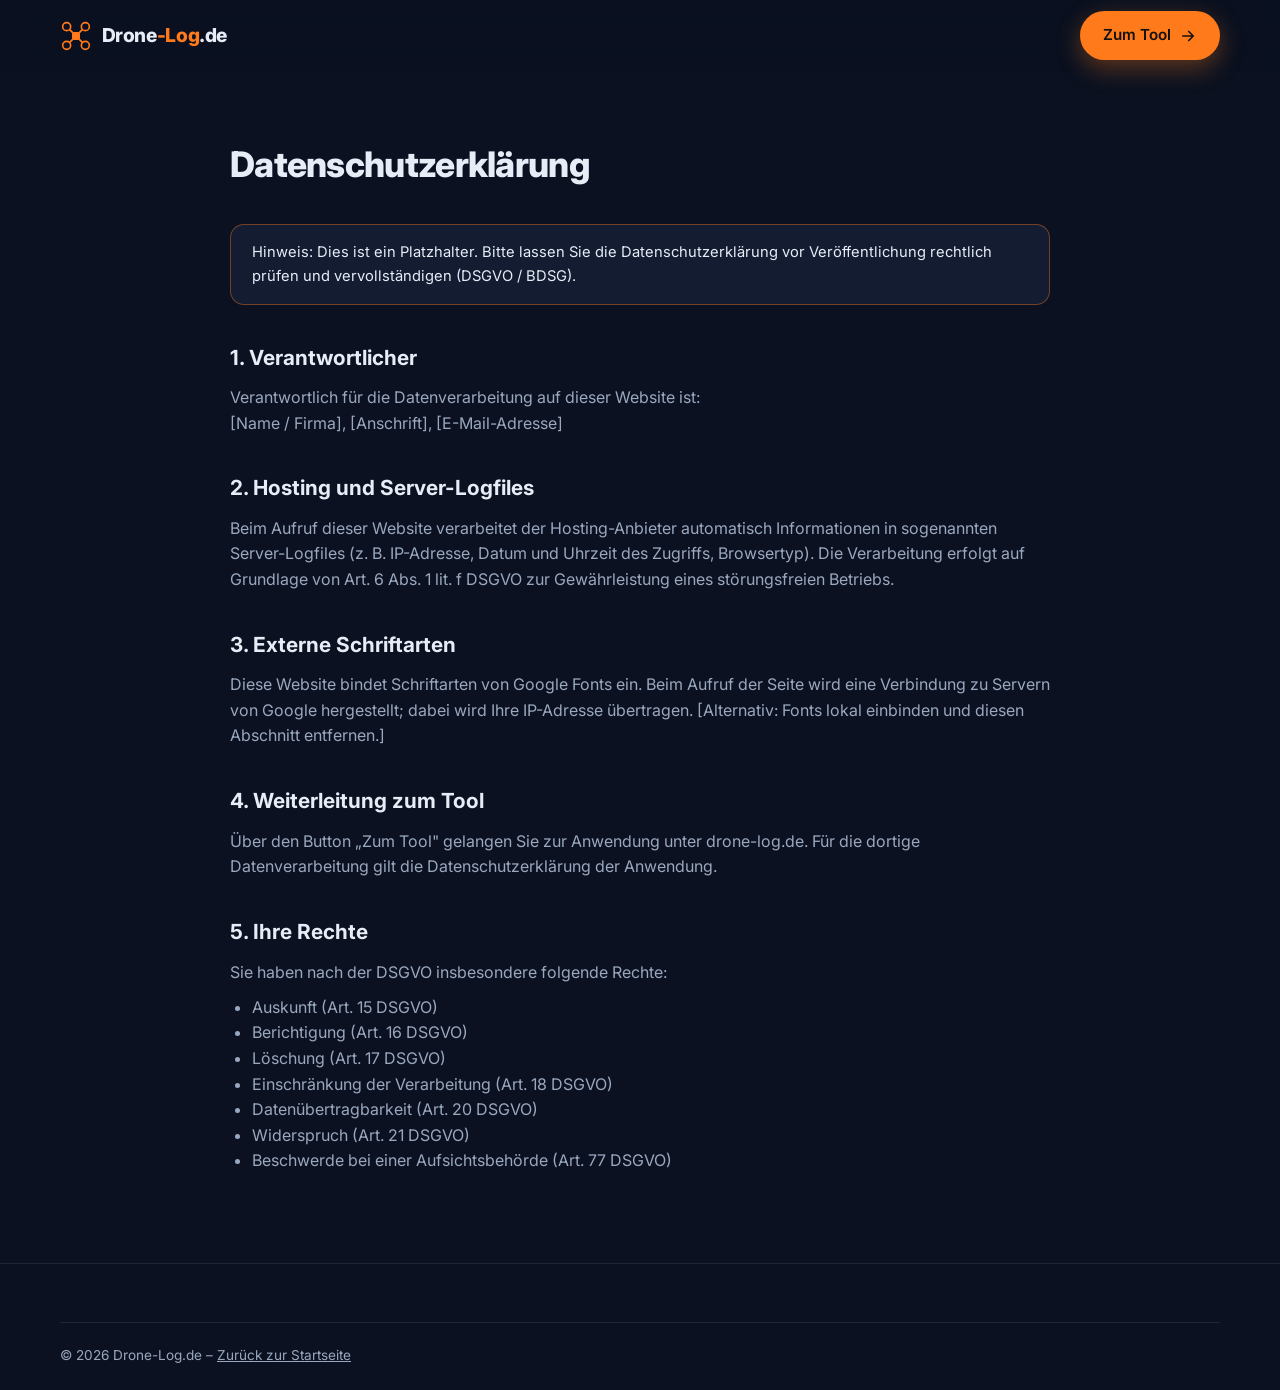
==== datenschutz.html @ 3f4a34a8 "Add Drone-Log.de landing page (info site with tool redirect) Static, responsive German landing page " ====
<!DOCTYPE html>
<html lang="de">
<head>
  <meta charset="UTF-8">
  <meta name="viewport" content="width=device-width, initial-scale=1.0">
  <title>Datenschutzerklärung – Drone-Log.de</title>
  <meta name="robots" content="noindex">
  <link rel="icon" type="image/svg+xml" href="assets/favicon.svg">
  <link rel="preconnect" href="https://fonts.googleapis.com">
  <link rel="preconnect" href="https://fonts.gstatic.com" crossorigin>
  <link href="https://fonts.googleapis.com/css2?family=Inter:wght@400;500;600;700;800;900&display=swap" rel="stylesheet">
  <link rel="stylesheet" href="css/style.css">
</head>
<body>
  <header class="site-header scrolled" id="siteHeader">
    <div class="container header-inner">
      <a href="index.html" class="brand" aria-label="Drone-Log.de – Startseite">
        <svg class="brand-icon" viewBox="0 0 48 48" fill="none" xmlns="http://www.w3.org/2000/svg" aria-hidden="true">
          <circle cx="10" cy="10" r="6" stroke="currentColor" stroke-width="2.5"/>
          <circle cx="38" cy="10" r="6" stroke="currentColor" stroke-width="2.5"/>
          <circle cx="10" cy="38" r="6" stroke="currentColor" stroke-width="2.5"/>
          <circle cx="38" cy="38" r="6" stroke="currentColor" stroke-width="2.5"/>
          <rect x="18" y="18" width="12" height="12" rx="3" fill="currentColor"/>
          <path d="M14.5 14.5L19 19M33.5 14.5L29 19M14.5 33.5L19 29M33.5 33.5L29 29" stroke="currentColor" stroke-width="2.5" stroke-linecap="round"/>
        </svg>
        <span class="brand-name">Drone<span class="brand-accent">-Log</span>.de</span>
      </a>
      <div class="header-actions">
        <a href="https://drone-log.de" class="btn btn-primary btn-app" target="_blank" rel="noopener">
          Zum Tool
          <svg viewBox="0 0 24 24" fill="none" aria-hidden="true"><path d="M5 12h14m0 0-6-6m6 6-6 6" stroke="currentColor" stroke-width="2.2" stroke-linecap="round" stroke-linejoin="round"/></svg>
        </a>
      </div>
    </div>
  </header>

  <main class="legal-page">
    <div class="container container-narrow">
      <h1>Datenschutzerklärung</h1>

      <p class="legal-note">
        Hinweis: Dies ist ein Platzhalter. Bitte lassen Sie die Datenschutzerklärung vor
        Veröffentlichung rechtlich prüfen und vervollständigen (DSGVO / BDSG).
      </p>

      <h2>1. Verantwortlicher</h2>
      <p>
        Verantwortlich für die Datenverarbeitung auf dieser Website ist:<br>
        [Name / Firma], [Anschrift], [E-Mail-Adresse]
      </p>

      <h2>2. Hosting und Server-Logfiles</h2>
      <p>
        Beim Aufruf dieser Website verarbeitet der Hosting-Anbieter automatisch Informationen
        in sogenannten Server-Logfiles (z.&nbsp;B. IP-Adresse, Datum und Uhrzeit des Zugriffs,
        Browsertyp). Die Verarbeitung erfolgt auf Grundlage von Art. 6 Abs. 1 lit. f DSGVO
        zur Gewährleistung eines störungsfreien Betriebs.
      </p>

      <h2>3. Externe Schriftarten</h2>
      <p>
        Diese Website bindet Schriftarten von Google Fonts ein. Beim Aufruf der Seite wird
        eine Verbindung zu Servern von Google hergestellt; dabei wird Ihre IP-Adresse
        übertragen. [Alternativ: Fonts lokal einbinden und diesen Abschnitt entfernen.]
      </p>

      <h2>4. Weiterleitung zum Tool</h2>
      <p>
        Über den Button „Zum Tool" gelangen Sie zur Anwendung unter drone-log.de. Für die
        dortige Datenverarbeitung gilt die Datenschutzerklärung der Anwendung.
      </p>

      <h2>5. Ihre Rechte</h2>
      <p>Sie haben nach der DSGVO insbesondere folgende Rechte:</p>
      <ul>
        <li>Auskunft (Art. 15 DSGVO)</li>
        <li>Berichtigung (Art. 16 DSGVO)</li>
        <li>Löschung (Art. 17 DSGVO)</li>
        <li>Einschränkung der Verarbeitung (Art. 18 DSGVO)</li>
        <li>Datenübertragbarkeit (Art. 20 DSGVO)</li>
        <li>Widerspruch (Art. 21 DSGVO)</li>
        <li>Beschwerde bei einer Aufsichtsbehörde (Art. 77 DSGVO)</li>
      </ul>
    </div>
  </main>

  <footer class="site-footer">
    <div class="container footer-bottom">
      <span>© <span id="year">2026</span> Drone-Log.de – <a href="index.html" style="color:inherit">Zurück zur Startseite</a></span>
    </div>
  </footer>

  <script src="js/main.js"></script>
</body>
</html>
---- css/style.css ----
/* ============================================================
   Drone-Log.de – Landingpage Styles
   ============================================================ */

:root {
  --bg: #0b1120;
  --bg-alt: #0f172a;
  --surface: #131c31;
  --surface-2: #1a2540;
  --border: rgba(148, 163, 184, 0.14);
  --text: #e6edf7;
  --text-muted: #9aa8bf;
  --accent: #ff7a1a;
  --accent-hover: #ff8f40;
  --blue: #3b82f6;
  --blue-soft: rgba(59, 130, 246, 0.14);
  --green: #34d399;
  --radius: 14px;
  --radius-lg: 20px;
  --shadow: 0 20px 50px rgba(0, 0, 0, 0.35);
  --header-h: 72px;
  --font: "Inter", system-ui, -apple-system, "Segoe UI", sans-serif;
}

* { margin: 0; padding: 0; box-sizing: border-box; }

html { scroll-behavior: smooth; scroll-padding-top: calc(var(--header-h) + 12px); }

body {
  font-family: var(--font);
  background: var(--bg);
  color: var(--text);
  line-height: 1.6;
  -webkit-font-smoothing: antialiased;
  overflow-x: hidden;
}

img, svg { display: block; max-width: 100%; }

.container {
  width: min(1160px, 100% - 3rem);
  margin-inline: auto;
}

.container-narrow { width: min(820px, 100% - 3rem); }

/* ---------- Buttons ---------- */
.btn {
  display: inline-flex;
  align-items: center;
  gap: 0.55rem;
  font-family: inherit;
  font-weight: 600;
  font-size: 0.95rem;
  padding: 0.7rem 1.35rem;
  border-radius: 999px;
  border: 1px solid transparent;
  cursor: pointer;
  text-decoration: none;
  transition: transform 0.18s ease, background 0.18s ease, box-shadow 0.18s ease, border-color 0.18s ease;
  white-space: nowrap;
}

.btn svg { width: 18px; height: 18px; flex-shrink: 0; }

.btn-primary {
  background: var(--accent);
  color: #14100b;
  box-shadow: 0 8px 24px rgba(255, 122, 26, 0.35);
}
.btn-primary:hover {
  background: var(--accent-hover);
  transform: translateY(-2px);
  box-shadow: 0 12px 32px rgba(255, 122, 26, 0.45);
}

.btn-ghost {
  color: var(--text);
  border-color: rgba(148, 163, 184, 0.35);
  background: rgba(255, 255, 255, 0.03);
}
.btn-ghost:hover {
  border-color: rgba(148, 163, 184, 0.7);
  background: rgba(255, 255, 255, 0.07);
  transform: translateY(-2px);
}

.btn-lg { padding: 0.95rem 1.9rem; font-size: 1.05rem; }

/* ---------- Header ---------- */
.site-header {
  position: fixed;
  inset: 0 0 auto 0;
  height: var(--header-h);
  z-index: 100;
  background: rgba(11, 17, 32, 0.72);
  backdrop-filter: blur(14px);
  -webkit-backdrop-filter: blur(14px);
  border-bottom: 1px solid transparent;
  transition: border-color 0.25s ease, background 0.25s ease;
}
.site-header.scrolled {
  border-bottom-color: var(--border);
  background: rgba(11, 17, 32, 0.9);
}

.header-inner {
  height: 100%;
  display: flex;
  align-items: center;
  justify-content: space-between;
  gap: 1.5rem;
}

.brand {
  display: inline-flex;
  align-items: center;
  gap: 0.6rem;
  text-decoration: none;
  color: var(--text);
}
.brand-icon { width: 32px; height: 32px; color: var(--accent); }
.brand-name { font-size: 1.2rem; font-weight: 800; letter-spacing: -0.02em; white-space: nowrap; }
.brand-accent { color: var(--accent); }

.main-nav {
  display: flex;
  gap: 1.6rem;
}
.main-nav a {
  color: var(--text-muted);
  text-decoration: none;
  font-size: 0.93rem;
  font-weight: 500;
  transition: color 0.15s ease;
}
.main-nav a:hover { color: var(--text); }

.header-actions { display: flex; align-items: center; gap: 0.9rem; }

.nav-toggle {
  display: none;
  flex-direction: column;
  justify-content: center;
  gap: 5px;
  width: 42px;
  height: 42px;
  appearance: none;
  -webkit-appearance: none;
  background: transparent;
  border: 1px solid var(--border);
  border-radius: 10px;
  cursor: pointer;
  padding: 0 10px;
}
.nav-toggle span {
  height: 2px;
  background: var(--text);
  border-radius: 2px;
  transition: transform 0.25s ease, opacity 0.25s ease;
}
.nav-toggle.open span:nth-child(1) { transform: translateY(7px) rotate(45deg); }
.nav-toggle.open span:nth-child(2) { opacity: 0; }
.nav-toggle.open span:nth-child(3) { transform: translateY(-7px) rotate(-45deg); }

/* ---------- Hero ---------- */
.hero {
  position: relative;
  padding: calc(var(--header-h) + 5.5rem) 0 5rem;
  overflow: hidden;
}

.hero-bg { position: absolute; inset: 0; pointer-events: none; }

.hero-grid {
  position: absolute;
  inset: 0;
  background-image:
    linear-gradient(rgba(148, 163, 184, 0.06) 1px, transparent 1px),
    linear-gradient(90deg, rgba(148, 163, 184, 0.06) 1px, transparent 1px);
  background-size: 56px 56px;
  mask-image: radial-gradient(ellipse 90% 70% at 50% 20%, black 40%, transparent 100%);
  -webkit-mask-image: radial-gradient(ellipse 90% 70% at 50% 20%, black 40%, transparent 100%);
}

.hero-glow {
  position: absolute;
  border-radius: 50%;
  filter: blur(120px);
  opacity: 0.35;
}
.hero-glow-1 {
  width: 560px; height: 560px;
  background: var(--blue);
  top: -220px; left: -140px;
}
.hero-glow-2 {
  width: 480px; height: 480px;
  background: var(--accent);
  top: 60px; right: -200px;
  opacity: 0.22;
}

.hero-drone {
  position: absolute;
  width: clamp(160px, 22vw, 300px);
  right: 6%;
  top: 22%;
  color: var(--blue);
  opacity: 0.3;
  animation: hover-float 6s ease-in-out infinite;
}
@keyframes hover-float {
  0%, 100% { transform: translateY(0) rotate(-4deg); }
  50% { transform: translateY(-18px) rotate(2deg); }
}

.hero-inner { position: relative; max-width: 820px; }

.hero-badge {
  display: inline-flex;
  align-items: center;
  gap: 0.55rem;
  font-size: 0.85rem;
  font-weight: 600;
  color: var(--text);
  background: var(--blue-soft);
  border: 1px solid rgba(59, 130, 246, 0.35);
  padding: 0.45rem 1rem;
  border-radius: 999px;
  margin-bottom: 1.6rem;
}
.badge-dot {
  width: 8px; height: 8px;
  border-radius: 50%;
  background: var(--green);
  box-shadow: 0 0 0 0 rgba(52, 211, 153, 0.6);
  animation: pulse 2.2s infinite;
}
@keyframes pulse {
  0% { box-shadow: 0 0 0 0 rgba(52, 211, 153, 0.55); }
  70% { box-shadow: 0 0 0 9px rgba(52, 211, 153, 0); }
  100% { box-shadow: 0 0 0 0 rgba(52, 211, 153, 0); }
}

.hero h1 {
  font-size: clamp(2.4rem, 5.4vw, 4rem);
  font-weight: 900;
  letter-spacing: -0.03em;
  line-height: 1.08;
  margin-bottom: 1.4rem;
}

.text-gradient {
  background: linear-gradient(92deg, var(--accent) 0%, #ffb063 55%, var(--blue) 120%);
  -webkit-background-clip: text;
  background-clip: text;
  color: transparent;
}

.hero-sub {
  font-size: clamp(1.02rem, 1.6vw, 1.18rem);
  color: var(--text-muted);
  max-width: 640px;
  margin-bottom: 2.2rem;
}

.hero-cta { display: flex; flex-wrap: wrap; gap: 1rem; margin-bottom: 3.4rem; }

.hero-stats {
  display: grid;
  grid-template-columns: repeat(3, minmax(0, 1fr));
  gap: 1rem;
  max-width: 720px;
}
.stat {
  background: rgba(255, 255, 255, 0.03);
  border: 1px solid var(--border);
  border-radius: var(--radius);
  padding: 1.1rem 1.3rem;
}
.stat-value {
  display: block;
  font-size: 1.9rem;
  font-weight: 800;
  letter-spacing: -0.02em;
  color: var(--accent);
}
.stat-value small { font-size: 1.1rem; font-weight: 700; }
.stat-label { font-size: 0.85rem; color: var(--text-muted); }

/* ---------- Organisationen ---------- */
.orgs {
  padding: 2.6rem 0;
  border-block: 1px solid var(--border);
  background: var(--bg-alt);
}
.orgs-title {
  text-align: center;
  font-size: 0.85rem;
  font-weight: 600;
  text-transform: uppercase;
  letter-spacing: 0.14em;
  color: var(--text-muted);
  margin-bottom: 1.4rem;
}
.orgs-row {
  display: flex;
  flex-wrap: wrap;
  justify-content: center;
  gap: 0.7rem;
}
.org-chip {
  font-size: 0.92rem;
  font-weight: 600;
  color: var(--text);
  background: rgba(255, 255, 255, 0.04);
  border: 1px solid var(--border);
  padding: 0.5rem 1.15rem;
  border-radius: 999px;
  transition: border-color 0.2s ease, transform 0.2s ease;
}
.org-chip:hover { border-color: var(--accent); transform: translateY(-2px); }

/* ---------- Sections (allgemein) ---------- */
.section { padding: 5.5rem 0; }
.section-alt { background: var(--bg-alt); border-block: 1px solid var(--border); }

.section-head {
  max-width: 720px;
  margin: 0 auto 3.4rem;
  text-align: center;
}
.section-tag {
  display: inline-block;
  font-size: 0.8rem;
  font-weight: 700;
  text-transform: uppercase;
  letter-spacing: 0.14em;
  color: var(--accent);
  margin-bottom: 0.9rem;
}
.section-head h2, .split-text h2 {
  font-size: clamp(1.7rem, 3.4vw, 2.5rem);
  font-weight: 800;
  letter-spacing: -0.025em;
  line-height: 1.18;
  margin-bottom: 1rem;
}
.section-head p { color: var(--text-muted); font-size: 1.05rem; }

/* ---------- Feature-Grid ---------- */
.feature-grid {
  display: grid;
  grid-template-columns: repeat(3, minmax(0, 1fr));
  gap: 1.4rem;
}

.feature-card {
  background: var(--surface);
  border: 1px solid var(--border);
  border-radius: var(--radius-lg);
  padding: 1.8rem 1.6rem;
  transition: transform 0.25s ease, border-color 0.25s ease, box-shadow 0.25s ease;
}
.feature-card:hover {
  transform: translateY(-6px);
  border-color: rgba(255, 122, 26, 0.45);
  box-shadow: var(--shadow);
}

.feature-icon {
  width: 52px; height: 52px;
  display: grid;
  place-items: center;
  border-radius: 14px;
  background: linear-gradient(140deg, rgba(255, 122, 26, 0.18), rgba(59, 130, 246, 0.14));
  border: 1px solid rgba(255, 122, 26, 0.3);
  color: var(--accent);
  margin-bottom: 1.2rem;
}
.feature-icon svg { width: 26px; height: 26px; }

.feature-card h3 { font-size: 1.15rem; font-weight: 700; margin-bottom: 0.55rem; }
.feature-card p { font-size: 0.94rem; color: var(--text-muted); }

/* ---------- Split-Layouts ---------- */
.split {
  display: grid;
  grid-template-columns: 1fr 1fr;
  gap: 4rem;
  align-items: center;
}
.split-text .section-tag { margin-bottom: 0.8rem; }
.split-text p { color: var(--text-muted); margin-bottom: 1.4rem; }
.split-text .btn { margin-top: 0.4rem; }

.check-list {
  list-style: none;
  display: grid;
  gap: 0.65rem;
  margin-bottom: 1.6rem;
}
.check-list li {
  position: relative;
  padding-left: 2rem;
  font-weight: 500;
}
.check-list li::before {
  content: "";
  position: absolute;
  left: 0; top: 0.28em;
  width: 20px; height: 20px;
  border-radius: 50%;
  background:
    url('data:image/svg+xml;utf8,<svg xmlns="http://www.w3.org/2000/svg" viewBox="0 0 24 24" fill="none"><path d="m6 12.5 4 4 8-9" stroke="%2334d399" stroke-width="3" stroke-linecap="round" stroke-linejoin="round"/></svg>') center/13px no-repeat,
    rgba(52, 211, 153, 0.14);
  border: 1px solid rgba(52, 211, 153, 0.4);
}

/* ---------- Mock-Dashboard ---------- */
.mock-window {
  background: var(--surface);
  border: 1px solid var(--border);
  border-radius: var(--radius-lg);
  overflow: hidden;
  box-shadow: var(--shadow);
  transform: rotate(1.2deg);
  transition: transform 0.35s ease;
}
.mock-window:hover { transform: rotate(0deg) scale(1.01); }

.mock-titlebar {
  display: flex;
  align-items: center;
  gap: 7px;
  padding: 0.8rem 1.1rem;
  background: var(--surface-2);
  border-bottom: 1px solid var(--border);
}
.mock-dot {
  width: 11px; height: 11px;
  border-radius: 50%;
  background: rgba(148, 163, 184, 0.35);
}
.mock-dot:first-child { background: #f87171; }
.mock-dot:nth-child(2) { background: #fbbf24; }
.mock-dot:nth-child(3) { background: #34d399; }
.mock-title {
  margin-left: 0.6rem;
  font-size: 0.82rem;
  font-weight: 600;
  color: var(--text-muted);
}

.mock-body { padding: 1rem; display: grid; gap: 0.7rem; }

.mock-row {
  display: flex;
  align-items: center;
  gap: 0.9rem;
  padding: 0.85rem 1rem;
  background: rgba(255, 255, 255, 0.025);
  border: 1px solid var(--border);
  border-radius: 12px;
}
.mock-row-active { border-color: rgba(52, 211, 153, 0.35); }

.mock-status {
  width: 10px; height: 10px;
  border-radius: 50%;
  flex-shrink: 0;
}
.status-live { background: var(--green); animation: pulse 2.2s infinite; }
.status-ready { background: var(--blue); }
.status-maint { background: var(--accent); }

.mock-row-text { min-width: 0; flex: 1; }
.mock-row-text strong { display: block; font-size: 0.88rem; white-space: nowrap; overflow: hidden; text-overflow: ellipsis; }
.mock-row-text small { color: var(--text-muted); font-size: 0.76rem; white-space: nowrap; overflow: hidden; text-overflow: ellipsis; display: block; }

.mock-tag {
  font-size: 0.66rem;
  font-weight: 800;
  letter-spacing: 0.08em;
  padding: 0.28rem 0.6rem;
  border-radius: 999px;
  flex-shrink: 0;
}
.tag-live { color: var(--green); background: rgba(52, 211, 153, 0.12); border: 1px solid rgba(52, 211, 153, 0.35); }
.tag-ready { color: var(--blue); background: rgba(59, 130, 246, 0.12); border: 1px solid rgba(59, 130, 246, 0.35); }
.tag-maint { color: var(--accent); background: rgba(255, 122, 26, 0.12); border: 1px solid rgba(255, 122, 26, 0.35); }

/* ---------- Zitat-Karte ---------- */
.quote-card {
  background: var(--surface);
  border: 1px solid var(--border);
  border-radius: var(--radius-lg);
  padding: 2.2rem;
  box-shadow: var(--shadow);
  transform: rotate(-1.2deg);
  transition: transform 0.35s ease;
}
.quote-card:hover { transform: rotate(0deg); }
.quote-mark { width: 38px; height: 38px; color: var(--accent); margin-bottom: 1rem; opacity: 0.85; }
.quote-card p {
  font-size: 1.12rem;
  font-weight: 500;
  line-height: 1.55;
  margin-bottom: 1.2rem;
}
.quote-author { font-size: 0.88rem; color: var(--text-muted); font-weight: 600; }

/* ---------- Steps ---------- */
.steps {
  display: grid;
  grid-template-columns: repeat(3, minmax(0, 1fr));
  gap: 1.6rem;
}
.step {
  position: relative;
  background: var(--surface);
  border: 1px solid var(--border);
  border-radius: var(--radius-lg);
  padding: 2rem 1.6rem 1.7rem;
}
.step-num {
  display: inline-grid;
  place-items: center;
  width: 44px; height: 44px;
  border-radius: 50%;
  font-weight: 800;
  font-size: 1.15rem;
  color: #14100b;
  background: var(--accent);
  margin-bottom: 1.1rem;
  box-shadow: 0 8px 20px rgba(255, 122, 26, 0.35);
}
.step h3 { font-size: 1.1rem; margin-bottom: 0.5rem; }
.step p { font-size: 0.93rem; color: var(--text-muted); }

/* ---------- FAQ ---------- */
.faq-list { display: grid; gap: 0.9rem; }

.faq-item {
  background: var(--surface);
  border: 1px solid var(--border);
  border-radius: var(--radius);
  overflow: hidden;
  transition: border-color 0.2s ease;
}
.faq-item[open] { border-color: rgba(255, 122, 26, 0.45); }

.faq-item summary {
  list-style: none;
  cursor: pointer;
  padding: 1.15rem 3.2rem 1.15rem 1.4rem;
  font-weight: 600;
  position: relative;
  user-select: none;
}
.faq-item summary::-webkit-details-marker { display: none; }
.faq-item summary::after {
  content: "+";
  position: absolute;
  right: 1.3rem;
  top: 50%;
  transform: translateY(-50%);
  font-size: 1.5rem;
  font-weight: 400;
  color: var(--accent);
  transition: transform 0.25s ease;
}
.faq-item[open] summary::after { transform: translateY(-50%) rotate(45deg); }
.faq-item p {
  padding: 0 1.4rem 1.3rem;
  color: var(--text-muted);
  font-size: 0.95rem;
}

/* ---------- Finaler CTA ---------- */
.cta-final {
  padding: 6rem 0;
  text-align: center;
  background:
    radial-gradient(ellipse 60% 90% at 50% 110%, rgba(255, 122, 26, 0.18), transparent),
    var(--bg-alt);
  border-top: 1px solid var(--border);
}
.cta-final h2 {
  font-size: clamp(1.8rem, 3.6vw, 2.6rem);
  font-weight: 800;
  letter-spacing: -0.025em;
  margin-bottom: 0.8rem;
}
.cta-final p { color: var(--text-muted); font-size: 1.1rem; margin-bottom: 2rem; }

/* ---------- Footer ---------- */
.site-footer {
  background: var(--bg);
  border-top: 1px solid var(--border);
  padding-top: 3.6rem;
}
.footer-inner {
  display: grid;
  grid-template-columns: 1.3fr 2fr;
  gap: 3rem;
  padding-bottom: 2.6rem;
}
.footer-brand p {
  color: var(--text-muted);
  font-size: 0.92rem;
  margin-top: 1rem;
  max-width: 300px;
}
.footer-nav {
  display: grid;
  grid-template-columns: repeat(3, minmax(0, 1fr));
  gap: 2rem;
}
.footer-col h4 {
  font-size: 0.82rem;
  font-weight: 700;
  text-transform: uppercase;
  letter-spacing: 0.12em;
  color: var(--text-muted);
  margin-bottom: 1rem;
}
.footer-col a {
  display: block;
  color: var(--text);
  text-decoration: none;
  font-size: 0.93rem;
  padding: 0.28rem 0;
  transition: color 0.15s ease;
}
.footer-col a:hover { color: var(--accent); }

.footer-bottom {
  border-top: 1px solid var(--border);
  padding: 1.4rem 0;
  font-size: 0.85rem;
  color: var(--text-muted);
}

/* ---------- Rechtliche Seiten ---------- */
.legal-page {
  padding: calc(var(--header-h) + 4rem) 0 5rem;
}
.legal-page h1 { font-size: 2.2rem; font-weight: 800; letter-spacing: -0.02em; margin-bottom: 2rem; }
.legal-page h2 { font-size: 1.3rem; font-weight: 700; margin: 2.2rem 0 0.7rem; }
.legal-page p, .legal-page li { color: var(--text-muted); }
.legal-page ul { padding-left: 1.4rem; margin: 0.6rem 0; }
.legal-note {
  background: var(--surface);
  border: 1px solid rgba(255, 122, 26, 0.4);
  border-radius: var(--radius);
  padding: 1rem 1.3rem;
  margin-bottom: 2rem;
  color: var(--text) !important;
  font-size: 0.92rem;
}

/* ---------- Scroll-Reveal ---------- */
.reveal {
  opacity: 0;
  transform: translateY(26px);
  transition: opacity 0.7s ease, transform 0.7s ease;
}
.reveal.visible { opacity: 1; transform: translateY(0); }
.delay-1 { transition-delay: 0.08s; }
.delay-2 { transition-delay: 0.16s; }
.delay-3 { transition-delay: 0.24s; }
.delay-4 { transition-delay: 0.32s; }

@media (prefers-reduced-motion: reduce) {
  html { scroll-behavior: auto; }
  .reveal { opacity: 1; transform: none; transition: none; }
  .hero-drone, .badge-dot, .status-live { animation: none; }
}

/* ---------- Responsive ---------- */
@media (max-width: 1000px) {
  .feature-grid { grid-template-columns: repeat(2, minmax(0, 1fr)); }
  .split { grid-template-columns: 1fr; gap: 2.6rem; }
  .split-reverse .split-visual { order: 2; }
  .main-nav { gap: 1.1rem; }
}

@media (max-width: 780px) {
  .main-nav {
    position: fixed;
    top: var(--header-h);
    left: 0; right: 0;
    flex-direction: column;
    gap: 0;
    background: rgba(11, 17, 32, 0.98);
    border-bottom: 1px solid var(--border);
    padding: 0.6rem 1.5rem 1.2rem;
    transform: translateY(-8px);
    opacity: 0;
    visibility: hidden;
    transition: opacity 0.22s ease, transform 0.22s ease, visibility 0.22s;
  }
  .main-nav.open { transform: translateY(0); opacity: 1; visibility: visible; }
  .main-nav a { padding: 0.8rem 0; font-size: 1.05rem; border-bottom: 1px solid var(--border); }
  .main-nav a:last-child { border-bottom: none; }

  .nav-toggle { display: flex; }

  .hero { padding-top: calc(var(--header-h) + 3.5rem); }
  .hero-stats { grid-template-columns: 1fr; }
  .hero-drone { opacity: 0.14; }

  .feature-grid, .steps { grid-template-columns: 1fr; }
  .footer-inner { grid-template-columns: 1fr; gap: 2rem; }
  .footer-nav { grid-template-columns: repeat(2, minmax(0, 1fr)); }
  .section { padding: 4rem 0; }
}

@media (max-width: 480px) {
  .btn-app { padding: 0.6rem 1rem; font-size: 0.88rem; }
  .brand-name { font-size: 1.05rem; }
  .hero-cta .btn { width: 100%; justify-content: center; }
}
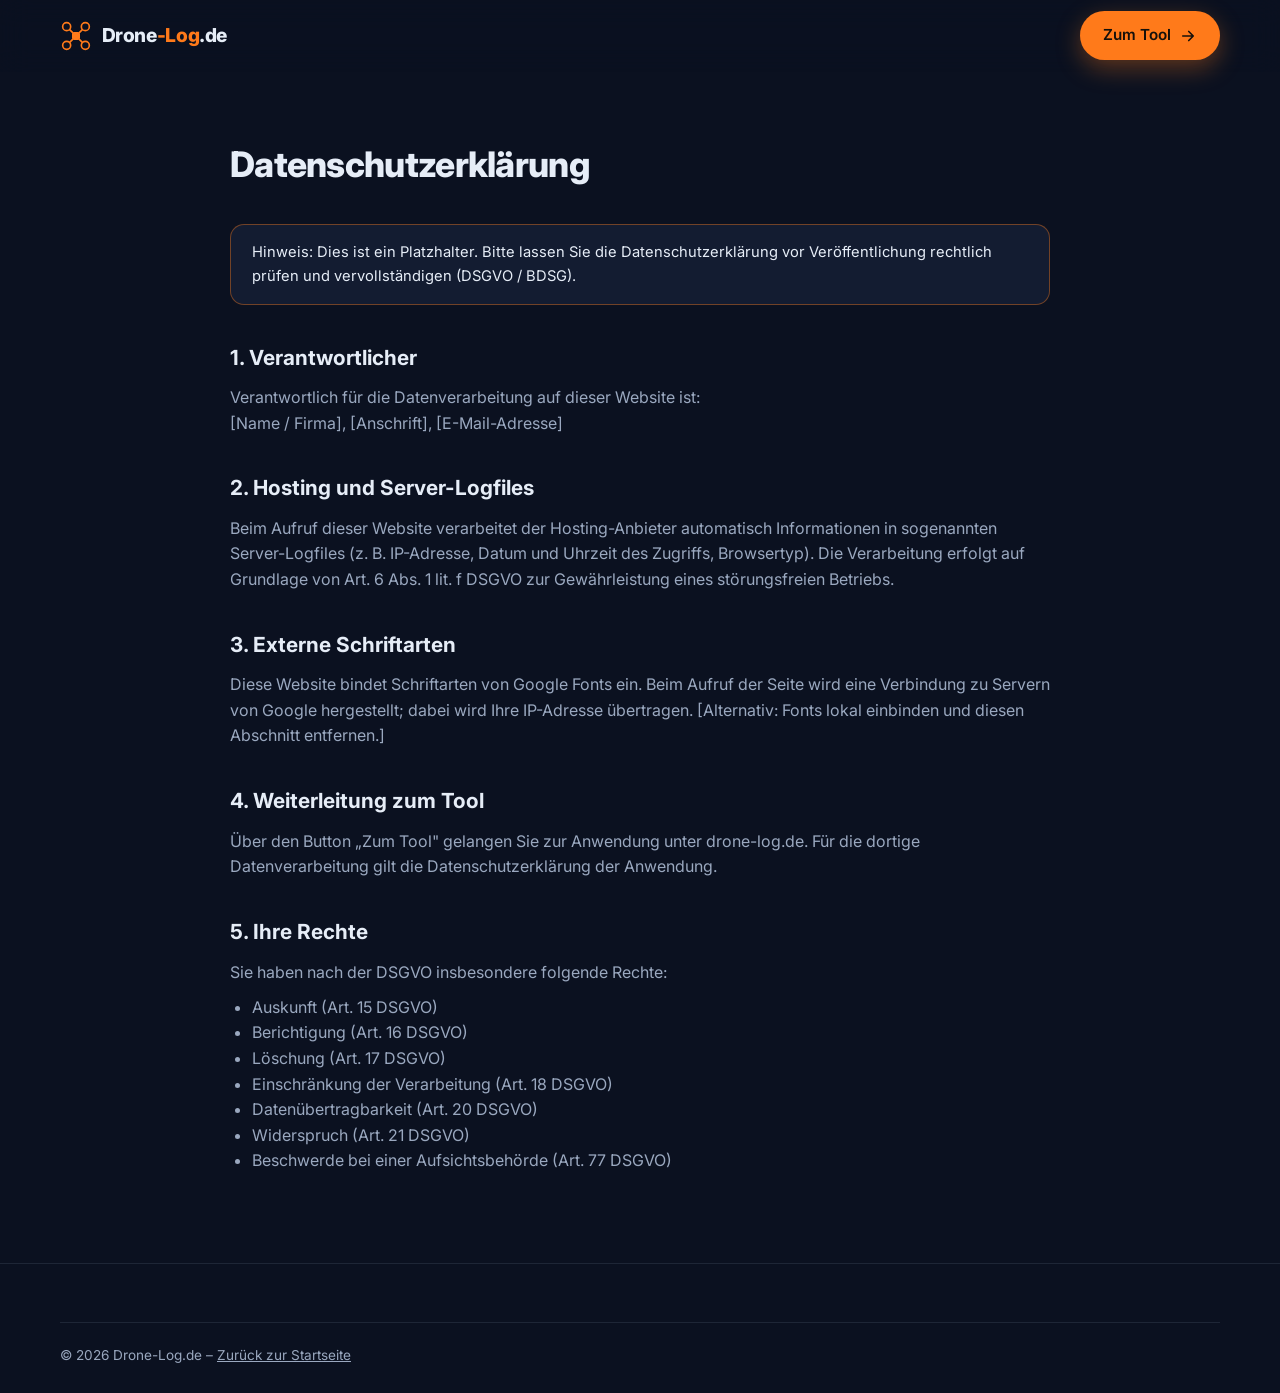
==== commit b1d89c7a: "Redesign sections, add hero drone opener, fix stale-CSS cache issue The live site was rendering new " ====
--- a/datenschutz.html
+++ b/datenschutz.html
@@ -9,7 +9,7 @@
   <link rel="preconnect" href="https://fonts.googleapis.com">
   <link rel="preconnect" href="https://fonts.gstatic.com" crossorigin>
   <link href="https://fonts.googleapis.com/css2?family=Inter:wght@400;500;600;700;800;900&display=swap" rel="stylesheet">
-  <link rel="stylesheet" href="css/style.css">
+  <link rel="stylesheet" href="css/style.css?v=3">
 </head>
 <body>
   <header class="site-header scrolled" id="siteHeader">
@@ -90,6 +90,6 @@
     </div>
   </footer>
 
-  <script src="js/main.js"></script>
+  <script src="js/main.js?v=3"></script>
 </body>
 </html>
--- a/css/style.css
+++ b/css/style.css
@@ -1,5 +1,5 @@
 /* ============================================================
-   Drone-Log.de – Landingpage Styles
+   Drone-Log – Landingpage Styles
    ============================================================ */
 
 :root {
@@ -42,7 +42,7 @@
   margin-inline: auto;
 }
 
-.container-narrow { width: min(820px, 100% - 3rem); }
+.container-narrow { width: min(820px, 100% - 3rem); margin-inline: auto; }
 
 /* ---------- Buttons ---------- */
 .btn {
@@ -85,7 +85,7 @@
   transform: translateY(-2px);
 }
 
-.btn-lg { padding: 0.95rem 1.9rem; font-size: 1.05rem; }
+.btn-lg { padding: 0.9rem 1.7rem; font-size: 1rem; }
 
 /* ---------- Header ---------- */
 .site-header {
@@ -125,14 +125,15 @@
 
 .main-nav {
   display: flex;
-  gap: 1.6rem;
+  gap: 1.5rem;
 }
 .main-nav a {
   color: var(--text-muted);
   text-decoration: none;
-  font-size: 0.93rem;
+  font-size: 0.92rem;
   font-weight: 500;
   transition: color 0.15s ease;
+  white-space: nowrap;
 }
 .main-nav a:hover { color: var(--text); }
 
@@ -166,7 +167,7 @@
 /* ---------- Hero ---------- */
 .hero {
   position: relative;
-  padding: calc(var(--header-h) + 5.5rem) 0 5rem;
+  padding: calc(var(--header-h) + 4.5rem) 0 5rem;
   overflow: hidden;
 }
 
@@ -187,7 +188,7 @@
   position: absolute;
   border-radius: 50%;
   filter: blur(120px);
-  opacity: 0.35;
+  opacity: 0.3;
 }
 .hero-glow-1 {
   width: 560px; height: 560px;
@@ -197,25 +198,17 @@
 .hero-glow-2 {
   width: 480px; height: 480px;
   background: var(--accent);
-  top: 60px; right: -200px;
-  opacity: 0.22;
-}
-
-.hero-drone {
-  position: absolute;
-  width: clamp(160px, 22vw, 300px);
-  right: 6%;
-  top: 22%;
-  color: var(--blue);
-  opacity: 0.3;
-  animation: hover-float 6s ease-in-out infinite;
-}
-@keyframes hover-float {
-  0%, 100% { transform: translateY(0) rotate(-4deg); }
-  50% { transform: translateY(-18px) rotate(2deg); }
-}
-
-.hero-inner { position: relative; max-width: 820px; }
+  top: 120px; right: -220px;
+  opacity: 0.16;
+}
+
+.hero-inner {
+  position: relative;
+  display: grid;
+  grid-template-columns: minmax(0, 1.05fr) minmax(0, 0.95fr);
+  gap: 3.5rem;
+  align-items: center;
+}
 
 .hero-badge {
   display: inline-flex;
@@ -228,7 +221,7 @@
   border: 1px solid rgba(59, 130, 246, 0.35);
   padding: 0.45rem 1rem;
   border-radius: 999px;
-  margin-bottom: 1.6rem;
+  margin-bottom: 1.5rem;
 }
 .badge-dot {
   width: 8px; height: 8px;
@@ -244,11 +237,11 @@
 }
 
 .hero h1 {
-  font-size: clamp(2.4rem, 5.4vw, 4rem);
+  font-size: clamp(1.9rem, 3.8vw, 2.9rem);
   font-weight: 900;
   letter-spacing: -0.03em;
-  line-height: 1.08;
-  margin-bottom: 1.4rem;
+  line-height: 1.12;
+  margin-bottom: 1.3rem;
 }
 
 .text-gradient {
@@ -259,76 +252,74 @@
 }
 
 .hero-sub {
-  font-size: clamp(1.02rem, 1.6vw, 1.18rem);
+  font-size: clamp(1rem, 1.5vw, 1.12rem);
   color: var(--text-muted);
-  max-width: 640px;
-  margin-bottom: 2.2rem;
-}
-
-.hero-cta { display: flex; flex-wrap: wrap; gap: 1rem; margin-bottom: 3.4rem; }
-
-.hero-stats {
-  display: grid;
-  grid-template-columns: repeat(3, minmax(0, 1fr));
-  gap: 1rem;
-  max-width: 720px;
-}
-.stat {
-  background: rgba(255, 255, 255, 0.03);
-  border: 1px solid var(--border);
-  border-radius: var(--radius);
-  padding: 1.1rem 1.3rem;
-}
-.stat-value {
-  display: block;
-  font-size: 1.9rem;
+  max-width: 560px;
+  margin-bottom: 2rem;
+}
+
+.hero-cta { display: flex; flex-wrap: wrap; gap: 0.8rem; margin-bottom: 2.2rem; }
+.cta-center { justify-content: center; margin-bottom: 0; }
+
+.hero-modules-box {
+  max-width: 600px;
+  background: var(--surface);
+  border: 1px solid var(--border);
+  border-radius: var(--radius-lg);
+  padding: 1.3rem 1.5rem 1.4rem;
+  box-shadow: var(--shadow);
+}
+.hero-modules-title {
+  font-size: 0.74rem;
   font-weight: 800;
-  letter-spacing: -0.02em;
+  letter-spacing: 0.12em;
+  text-transform: uppercase;
   color: var(--accent);
-}
-.stat-value small { font-size: 1.1rem; font-weight: 700; }
-.stat-label { font-size: 0.85rem; color: var(--text-muted); }
-
-/* ---------- Organisationen ---------- */
-.orgs {
-  padding: 2.6rem 0;
-  border-block: 1px solid var(--border);
-  background: var(--bg-alt);
-}
-.orgs-title {
-  text-align: center;
-  font-size: 0.85rem;
-  font-weight: 600;
-  text-transform: uppercase;
-  letter-spacing: 0.14em;
-  color: var(--text-muted);
-  margin-bottom: 1.4rem;
-}
-.orgs-row {
-  display: flex;
-  flex-wrap: wrap;
-  justify-content: center;
-  gap: 0.7rem;
-}
-.org-chip {
-  font-size: 0.92rem;
+  margin-bottom: 0.8rem;
+}
+.hero-modules {
+  list-style: none;
+  display: grid;
+  grid-template-columns: repeat(2, minmax(0, 1fr));
+  gap: 0.45rem 1.6rem;
+}
+.hero-modules li {
+  position: relative;
+  font-size: 0.9rem;
   font-weight: 600;
   color: var(--text);
-  background: rgba(255, 255, 255, 0.04);
-  border: 1px solid var(--border);
-  padding: 0.5rem 1.15rem;
-  border-radius: 999px;
-  transition: border-color 0.2s ease, transform 0.2s ease;
-}
-.org-chip:hover { border-color: var(--accent); transform: translateY(-2px); }
+  padding-left: 1.5rem;
+}
+.hero-modules li::before {
+  content: "→";
+  position: absolute;
+  left: 0;
+  color: var(--accent);
+  font-weight: 800;
+}
+
+/* 3D-Drohne im Hero (blendet beim Scrollen aus) */
+.hero-visual {
+  min-width: 0;
+  transition: opacity 0.15s linear;
+  will-change: opacity, transform;
+}
+.drone3d {
+  animation: drone-hover 5.5s ease-in-out infinite;
+  filter: drop-shadow(0 30px 40px rgba(0, 0, 0, 0.45));
+}
+@keyframes drone-hover {
+  0%, 100% { transform: translateY(0) rotate(-1.2deg); }
+  50% { transform: translateY(-20px) rotate(1.2deg); }
+}
 
 /* ---------- Sections (allgemein) ---------- */
 .section { padding: 5.5rem 0; }
 .section-alt { background: var(--bg-alt); border-block: 1px solid var(--border); }
 
 .section-head {
-  max-width: 720px;
-  margin: 0 auto 3.4rem;
+  max-width: 760px;
+  margin: 0 auto 3.2rem;
   text-align: center;
 }
 .section-tag {
@@ -341,13 +332,131 @@
   margin-bottom: 0.9rem;
 }
 .section-head h2, .split-text h2 {
-  font-size: clamp(1.7rem, 3.4vw, 2.5rem);
+  font-size: clamp(1.6rem, 3.2vw, 2.3rem);
   font-weight: 800;
   letter-spacing: -0.025em;
   line-height: 1.18;
   margin-bottom: 1rem;
 }
-.section-head p { color: var(--text-muted); font-size: 1.05rem; }
+.section-head p { color: var(--text-muted); font-size: 1.04rem; }
+
+.statement {
+  font-weight: 700;
+  color: var(--text) !important;
+  border-left: 3px solid var(--accent);
+  padding-left: 1rem;
+}
+
+/* ---------- Problem → Lösung ---------- */
+.ps-grid {
+  display: grid;
+  grid-template-columns: repeat(2, minmax(0, 1fr));
+  gap: 1.4rem;
+}
+
+.ps-card {
+  display: flex;
+  flex-direction: column;
+  gap: 0.9rem;
+  background: var(--surface);
+  border: 1px solid var(--border);
+  border-radius: var(--radius-lg);
+  padding: 1.6rem;
+  transition: transform 0.25s ease, border-color 0.25s ease;
+}
+.ps-card:hover { transform: translateY(-4px); border-color: rgba(255, 122, 26, 0.4); }
+
+.ps-label {
+  display: inline-block;
+  font-size: 0.7rem;
+  font-weight: 800;
+  letter-spacing: 0.1em;
+  text-transform: uppercase;
+  padding: 0.2rem 0.6rem;
+  border-radius: 999px;
+  margin-bottom: 0.55rem;
+}
+.ps-label-problem {
+  color: #f87171;
+  background: rgba(248, 113, 113, 0.1);
+  border: 1px solid rgba(248, 113, 113, 0.3);
+}
+.ps-label-solution {
+  color: var(--green);
+  background: rgba(52, 211, 153, 0.1);
+  border: 1px solid rgba(52, 211, 153, 0.3);
+}
+
+.ps-problem p { color: var(--text-muted); font-size: 0.95rem; font-weight: 500; }
+.ps-solution p { font-size: 0.95rem; }
+.ps-arrow {
+  color: var(--accent);
+  font-size: 1.3rem;
+  font-weight: 700;
+  line-height: 1;
+  transform: rotate(90deg);
+  width: fit-content;
+  margin-left: 0.2rem;
+}
+
+/* ---------- Zielgruppen / Logo-Karussell ---------- */
+.orgs {
+  padding: 3rem 0 2.4rem;
+  border-block: 1px solid var(--border);
+  background: var(--bg-alt);
+}
+.orgs-heading {
+  text-align: center;
+  font-size: clamp(1.3rem, 2.6vw, 1.8rem);
+  font-weight: 800;
+  letter-spacing: -0.02em;
+  margin: 0 auto 1.8rem;
+}
+
+.orgs-marquee {
+  overflow: hidden;
+  mask-image: linear-gradient(90deg, transparent 0, black 8%, black 92%, transparent 100%);
+  -webkit-mask-image: linear-gradient(90deg, transparent 0, black 8%, black 92%, transparent 100%);
+}
+
+.marquee-track {
+  display: flex;
+  width: max-content;
+  animation: marquee 38s linear infinite;
+}
+.orgs-marquee:hover .marquee-track { animation-play-state: paused; }
+
+.marquee-group {
+  display: flex;
+  align-items: center;
+  gap: 4.5rem;
+  padding-right: 4.5rem;
+}
+
+@keyframes marquee {
+  to { transform: translateX(-50%); }
+}
+
+.org-mark {
+  display: inline-flex;
+  align-items: center;
+  flex-shrink: 0;
+  font-weight: 800;
+  opacity: 0.85;
+  transition: opacity 0.2s ease, transform 0.2s ease;
+  user-select: none;
+}
+.org-mark:hover { opacity: 1; transform: scale(1.04); }
+
+.mark-polizei { font-size: 1.5rem; letter-spacing: 0.32em; color: #fff; font-stretch: condensed; }
+.mark-feuerwehr { font-size: 1.5rem; letter-spacing: 0.14em; color: #fff; font-weight: 900; font-stretch: condensed; }
+.mark-drk svg { width: 44px; height: 44px; }
+.mark-dlrg img { height: 26px; width: auto; }
+.mark-asb { font-size: 1.6rem; letter-spacing: 0.1em; color: #e30613; font-weight: 900; }
+.mark-thw { font-size: 1.6rem; letter-spacing: 0.14em; color: #6fa8ff; font-weight: 900; }
+.mark-johanniter { font-size: 1.15rem; letter-spacing: 0.12em; color: #e30613; font-weight: 800; }
+.mark-malteser { font-size: 1.4rem; letter-spacing: 0.16em; color: #e30613; font-weight: 800; }
+.mark-bergwacht { font-size: 1.3rem; letter-spacing: 0.18em; color: #fff; font-weight: 800; }
 
 /* ---------- Feature-Grid ---------- */
 .feature-grid {
@@ -381,7 +490,7 @@
 }
 .feature-icon svg { width: 26px; height: 26px; }
 
-.feature-card h3 { font-size: 1.15rem; font-weight: 700; margin-bottom: 0.55rem; }
+.feature-card h3 { font-size: 1.12rem; font-weight: 700; margin-bottom: 0.55rem; }
 .feature-card p { font-size: 0.94rem; color: var(--text-muted); }
 
 /* ---------- Split-Layouts ---------- */
@@ -392,8 +501,7 @@
   align-items: center;
 }
 .split-text .section-tag { margin-bottom: 0.8rem; }
-.split-text p { color: var(--text-muted); margin-bottom: 1.4rem; }
-.split-text .btn { margin-top: 0.4rem; }
+.split-text p { color: var(--text-muted); margin-bottom: 1.3rem; }
 
 .check-list {
   list-style: none;
@@ -401,6 +509,7 @@
   gap: 0.65rem;
   margin-bottom: 1.6rem;
 }
+.check-list-cols { grid-template-columns: repeat(2, minmax(0, 1fr)); gap: 0.75rem 2rem; }
 .check-list li {
   position: relative;
   padding-left: 2rem;
@@ -418,30 +527,30 @@
   border: 1px solid rgba(52, 211, 153, 0.4);
 }
 
-/* ---------- Mock-Dashboard ---------- */
+/* ---------- Mock-Fenster (Produktansichten) ---------- */
 .mock-window {
   background: var(--surface);
   border: 1px solid var(--border);
   border-radius: var(--radius-lg);
   overflow: hidden;
   box-shadow: var(--shadow);
-  transform: rotate(1.2deg);
   transition: transform 0.35s ease;
 }
-.mock-window:hover { transform: rotate(0deg) scale(1.01); }
 
 .mock-titlebar {
   display: flex;
   align-items: center;
   gap: 7px;
-  padding: 0.8rem 1.1rem;
+  padding: 0.75rem 1.1rem;
   background: var(--surface-2);
   border-bottom: 1px solid var(--border);
+  flex-wrap: wrap;
 }
 .mock-dot {
   width: 11px; height: 11px;
   border-radius: 50%;
   background: rgba(148, 163, 184, 0.35);
+  flex-shrink: 0;
 }
 .mock-dot:first-child { background: #f87171; }
 .mock-dot:nth-child(2) { background: #fbbf24; }
@@ -452,6 +561,26 @@
   font-weight: 600;
   color: var(--text-muted);
 }
+.mock-toolbar {
+  margin-left: auto;
+  display: flex;
+  gap: 0.5rem;
+  flex-wrap: wrap;
+}
+.mock-btn {
+  font-size: 0.74rem;
+  font-weight: 700;
+  padding: 0.32rem 0.75rem;
+  border-radius: 999px;
+  border: 1px solid var(--border);
+  color: var(--text-muted);
+  white-space: nowrap;
+}
+.mock-btn-accent {
+  background: var(--accent);
+  border-color: var(--accent);
+  color: #14100b;
+}
 
 .mock-body { padding: 1rem; display: grid; gap: 0.7rem; }
 
@@ -459,23 +588,19 @@
   display: flex;
   align-items: center;
   gap: 0.9rem;
-  padding: 0.85rem 1rem;
+  padding: 0.8rem 1rem;
   background: rgba(255, 255, 255, 0.025);
   border: 1px solid var(--border);
   border-radius: 12px;
 }
 .mock-row-active { border-color: rgba(52, 211, 153, 0.35); }
 
-.mock-status {
-  width: 10px; height: 10px;
-  border-radius: 50%;
-  flex-shrink: 0;
-}
+.mock-status { width: 10px; height: 10px; border-radius: 50%; flex-shrink: 0; }
 .status-live { background: var(--green); animation: pulse 2.2s infinite; }
 .status-ready { background: var(--blue); }
 .status-maint { background: var(--accent); }
 
-.mock-row-text { min-width: 0; flex: 1; }
+.mock-row-text { min-width: 0; flex: 1; contain: inline-size; }
 .mock-row-text strong { display: block; font-size: 0.88rem; white-space: nowrap; overflow: hidden; text-overflow: ellipsis; }
 .mock-row-text small { color: var(--text-muted); font-size: 0.76rem; white-space: nowrap; overflow: hidden; text-overflow: ellipsis; display: block; }
 
@@ -491,6 +616,225 @@
 .tag-ready { color: var(--blue); background: rgba(59, 130, 246, 0.12); border: 1px solid rgba(59, 130, 246, 0.35); }
 .tag-maint { color: var(--accent); background: rgba(255, 122, 26, 0.12); border: 1px solid rgba(255, 122, 26, 0.35); }
 
+.mock-map { position: relative; border-bottom: 1px solid var(--border); }
+.mock-map svg { width: 100%; height: auto; }
+.mock-map-tag {
+  position: absolute;
+  top: 0.7rem; left: 0.8rem;
+  font-size: 0.68rem;
+  font-weight: 800;
+  letter-spacing: 0.08em;
+  text-transform: uppercase;
+  color: var(--text);
+  background: rgba(11, 17, 32, 0.85);
+  border: 1px solid var(--border);
+  padding: 0.25rem 0.6rem;
+  border-radius: 999px;
+}
+
+/* ---------- Panel-Titel (Mockups) ---------- */
+.fl-panel-title {
+  font-size: 0.72rem;
+  font-weight: 800;
+  letter-spacing: 0.1em;
+  text-transform: uppercase;
+  color: var(--text-muted);
+  margin-top: 0.5rem;
+}
+.fl-panel-title:first-child { margin-top: 0; }
+
+.mock-task {
+  display: flex;
+  align-items: center;
+  gap: 0.6rem;
+  font-size: 0.83rem;
+  color: var(--text-muted);
+  padding: 0.45rem 0.6rem;
+  border-radius: 9px;
+  background: rgba(255, 255, 255, 0.02);
+}
+.task-check {
+  width: 15px; height: 15px;
+  border-radius: 5px;
+  border: 1.5px solid rgba(148, 163, 184, 0.5);
+  flex-shrink: 0;
+}
+.task-done {
+  border-color: var(--green);
+  background:
+    url('data:image/svg+xml;utf8,<svg xmlns="http://www.w3.org/2000/svg" viewBox="0 0 24 24" fill="none"><path d="m6 12.5 4 4 8-9" stroke="%2334d399" stroke-width="3.4" stroke-linecap="round" stroke-linejoin="round"/></svg>') center/11px no-repeat;
+}
+
+/* ---------- Wartungsansicht ---------- */
+.maint-body { gap: 0.55rem; }
+
+.maint-stat {
+  padding: 0.7rem 0.9rem;
+  background: rgba(255, 255, 255, 0.025);
+  border: 1px solid var(--border);
+  border-radius: 12px;
+}
+.maint-stat-head {
+  display: flex;
+  justify-content: space-between;
+  align-items: baseline;
+  gap: 1rem;
+  font-size: 0.85rem;
+}
+.maint-stat-head span { color: var(--text-muted); font-weight: 600; }
+.maint-stat-head strong { font-size: 0.92rem; white-space: nowrap; }
+.maint-due { color: var(--accent); }
+
+.maint-bar {
+  height: 6px;
+  border-radius: 999px;
+  background: rgba(148, 163, 184, 0.15);
+  margin-top: 0.55rem;
+  overflow: hidden;
+}
+.maint-bar span {
+  display: block;
+  height: 100%;
+  border-radius: inherit;
+  background: var(--accent);
+}
+.maint-bar .bar-ok { background: var(--green); }
+
+.tech-tags {
+  list-style: none;
+  display: flex;
+  flex-wrap: wrap;
+  gap: 0.5rem;
+}
+.tech-tags li {
+  font-size: 0.8rem;
+  font-weight: 600;
+  color: var(--text);
+  border: 1px solid rgba(255, 122, 26, 0.35);
+  background: rgba(255, 122, 26, 0.08);
+  padding: 0.32rem 0.75rem;
+  border-radius: 999px;
+}
+
+/* ---------- Export-Flow ---------- */
+.export-flow {
+  display: flex;
+  align-items: center;
+  justify-content: center;
+  gap: 1.2rem;
+  flex-wrap: wrap;
+  margin-bottom: 2.6rem;
+}
+
+.flow-node {
+  background: var(--surface);
+  border: 1px solid var(--border);
+  border-radius: var(--radius);
+  padding: 0.85rem 1.2rem;
+  font-size: 0.9rem;
+  font-weight: 600;
+  text-align: center;
+}
+.flow-node strong { display: block; font-size: 1.05rem; }
+.flow-node span { display: block; font-size: 0.78rem; color: var(--text-muted); font-weight: 500; }
+
+.flow-start { border-color: rgba(59, 130, 246, 0.45); }
+.flow-end {
+  border-color: rgba(255, 122, 26, 0.55);
+  background: rgba(255, 122, 26, 0.08);
+}
+
+.flow-branches {
+  display: grid;
+  gap: 0.6rem;
+}
+.flow-branches .flow-node { padding: 0.55rem 1.1rem; font-size: 0.85rem; }
+
+.flow-arrow {
+  width: 34px;
+  height: 2px;
+  background: var(--accent);
+  position: relative;
+  flex-shrink: 0;
+}
+.flow-arrow::after {
+  content: "";
+  position: absolute;
+  right: -1px; top: 50%;
+  width: 9px; height: 9px;
+  border-top: 2px solid var(--accent);
+  border-right: 2px solid var(--accent);
+  transform: translateY(-50%) rotate(45deg);
+}
+
+.export-text { text-align: center; }
+.export-text p { color: var(--text-muted); margin-bottom: 1.2rem; }
+.export-sample {
+  display: inline-block;
+  font-size: 0.85rem !important;
+  border: 1px dashed rgba(148, 163, 184, 0.4);
+  border-radius: 10px;
+  padding: 0.6rem 1.1rem;
+}
+
+/* ---------- Rollen ---------- */
+.roles-card {
+  background: var(--surface);
+  border: 1px solid var(--border);
+  border-radius: var(--radius-lg);
+  padding: 1.8rem;
+  box-shadow: var(--shadow);
+}
+.roles-list {
+  list-style: none;
+  display: grid;
+  gap: 0.55rem;
+  margin-top: 0.9rem;
+}
+.roles-list li {
+  position: relative;
+  font-weight: 600;
+  font-size: 0.95rem;
+  padding: 0.6rem 0.9rem 0.6rem 2.5rem;
+  background: rgba(255, 255, 255, 0.025);
+  border: 1px solid var(--border);
+  border-radius: 11px;
+}
+.roles-list li::before {
+  content: "→";
+  position: absolute;
+  left: 0.9rem;
+  color: var(--accent);
+  font-weight: 800;
+}
+
+/* ---------- Geräte / Mobile Nutzung ---------- */
+.devices {
+  display: grid;
+  grid-template-columns: repeat(3, minmax(0, 1fr));
+  gap: 1.4rem;
+}
+.device-card {
+  display: flex;
+  align-items: flex-start;
+  gap: 1.1rem;
+  background: var(--surface);
+  border: 1px solid var(--border);
+  border-radius: var(--radius-lg);
+  padding: 1.5rem;
+  text-align: left;
+}
+.device-card .feature-icon {
+  margin-bottom: 0;
+  width: 46px;
+  height: 46px;
+  flex-shrink: 0;
+}
+.device-card .feature-icon svg { width: 23px; height: 23px; }
+.device-text { min-width: 0; }
+.device-card h3 { font-size: 1.05rem; margin-bottom: 0.35rem; }
+.device-card p { font-size: 0.92rem; color: var(--text-muted); }
+
 /* ---------- Zitat-Karte ---------- */
 .quote-card {
   background: var(--surface);
@@ -504,40 +848,53 @@
 .quote-card:hover { transform: rotate(0deg); }
 .quote-mark { width: 38px; height: 38px; color: var(--accent); margin-bottom: 1rem; opacity: 0.85; }
 .quote-card p {
-  font-size: 1.12rem;
+  font-size: 1.1rem;
   font-weight: 500;
   line-height: 1.55;
   margin-bottom: 1.2rem;
 }
 .quote-author { font-size: 0.88rem; color: var(--text-muted); font-weight: 600; }
 
-/* ---------- Steps ---------- */
-.steps {
+/* ---------- Vertrauen ---------- */
+.trust-grid {
   display: grid;
   grid-template-columns: repeat(3, minmax(0, 1fr));
-  gap: 1.6rem;
-}
-.step {
+  gap: 0.9rem;
+  margin-bottom: 2rem;
+}
+.trust-item {
   position: relative;
+  font-size: 0.9rem;
+  font-weight: 600;
+  padding: 0.9rem 1rem 0.9rem 2.6rem;
   background: var(--surface);
   border: 1px solid var(--border);
-  border-radius: var(--radius-lg);
-  padding: 2rem 1.6rem 1.7rem;
-}
-.step-num {
-  display: inline-grid;
-  place-items: center;
-  width: 44px; height: 44px;
+  border-radius: var(--radius);
+}
+.trust-item::before {
+  content: "";
+  position: absolute;
+  left: 0.9rem; top: 50%;
+  transform: translateY(-50%);
+  width: 19px; height: 19px;
   border-radius: 50%;
-  font-weight: 800;
-  font-size: 1.15rem;
-  color: #14100b;
-  background: var(--accent);
-  margin-bottom: 1.1rem;
-  box-shadow: 0 8px 20px rgba(255, 122, 26, 0.35);
-}
-.step h3 { font-size: 1.1rem; margin-bottom: 0.5rem; }
-.step p { font-size: 0.93rem; color: var(--text-muted); }
+  background:
+    url('data:image/svg+xml;utf8,<svg xmlns="http://www.w3.org/2000/svg" viewBox="0 0 24 24" fill="none"><path d="m6 12.5 4 4 8-9" stroke="%2334d399" stroke-width="3" stroke-linecap="round" stroke-linejoin="round"/></svg>') center/12px no-repeat,
+    rgba(52, 211, 153, 0.14);
+  border: 1px solid rgba(52, 211, 153, 0.4);
+}
+.trust-item a { color: var(--accent); text-decoration: none; }
+.trust-item a:hover { text-decoration: underline; }
+
+.beta-note {
+  text-align: center;
+  font-size: 0.92rem;
+  color: var(--text-muted);
+  border: 1px solid var(--border);
+  background: rgba(255, 255, 255, 0.02);
+  border-radius: var(--radius);
+  padding: 1rem 1.4rem;
+}
 
 /* ---------- FAQ ---------- */
 .faq-list { display: grid; gap: 0.9rem; }
@@ -638,9 +995,13 @@
 
 .footer-bottom {
   border-top: 1px solid var(--border);
-  padding: 1.4rem 0;
+  padding: 1.4rem 0 1.6rem;
   font-size: 0.85rem;
   color: var(--text-muted);
+}
+.footer-disclaimer {
+  font-size: 0.8rem;
+  margin-bottom: 0.5rem;
 }
 
 /* ---------- Rechtliche Seiten ---------- */
@@ -667,6 +1028,15 @@
   transform: translateY(26px);
   transition: opacity 0.7s ease, transform 0.7s ease;
 }
+/* 3D-Einflug für Produktansichten */
+.reveal.fx-left {
+  transform: perspective(1200px) translateX(-70px) rotateY(14deg);
+  transition-duration: 0.85s;
+}
+.reveal.fx-right {
+  transform: perspective(1200px) translateX(70px) rotateY(-14deg);
+  transition-duration: 0.85s;
+}
 .reveal.visible { opacity: 1; transform: translateY(0); }
 .delay-1 { transition-delay: 0.08s; }
 .delay-2 { transition-delay: 0.16s; }
@@ -675,16 +1045,27 @@
 
 @media (prefers-reduced-motion: reduce) {
   html { scroll-behavior: auto; }
-  .reveal { opacity: 1; transform: none; transition: none; }
-  .hero-drone, .badge-dot, .status-live { animation: none; }
+  .reveal, .reveal.fx-left, .reveal.fx-right { opacity: 1; transform: none; transition: none; }
+  .badge-dot, .status-live, .drone3d { animation: none; }
+  .marquee-track { animation: none; width: 100%; }
+  .marquee-group { flex-wrap: wrap; justify-content: center; width: 100%; padding-right: 0; row-gap: 1.5rem; }
+  .marquee-group[aria-hidden="true"] { display: none; }
 }
 
 /* ---------- Responsive ---------- */
+@media (max-width: 1080px) {
+  .main-nav { gap: 1rem; }
+  .main-nav a { font-size: 0.86rem; }
+}
+
 @media (max-width: 1000px) {
+  .hero-inner { grid-template-columns: 1fr; gap: 2rem; }
+  .hero-visual { display: none; }
   .feature-grid { grid-template-columns: repeat(2, minmax(0, 1fr)); }
   .split { grid-template-columns: 1fr; gap: 2.6rem; }
   .split-reverse .split-visual { order: 2; }
-  .main-nav { gap: 1.1rem; }
+  .ps-grid { grid-template-columns: 1fr; }
+  .trust-grid { grid-template-columns: repeat(2, minmax(0, 1fr)); }
 }
 
 @media (max-width: 780px) {
@@ -708,18 +1089,25 @@
 
   .nav-toggle { display: flex; }
 
-  .hero { padding-top: calc(var(--header-h) + 3.5rem); }
-  .hero-stats { grid-template-columns: 1fr; }
-  .hero-drone { opacity: 0.14; }
-
-  .feature-grid, .steps { grid-template-columns: 1fr; }
+  .hero { padding-top: calc(var(--header-h) + 3rem); }
+
+  .feature-grid, .devices { grid-template-columns: 1fr; }
+  .check-list-cols { grid-template-columns: 1fr; }
   .footer-inner { grid-template-columns: 1fr; gap: 2rem; }
   .footer-nav { grid-template-columns: repeat(2, minmax(0, 1fr)); }
   .section { padding: 4rem 0; }
+
+  .export-flow { flex-direction: column; }
+  .flow-arrow { transform: rotate(90deg); margin: 0.4rem 0; }
+  .flow-branches { grid-template-columns: repeat(2, minmax(0, 1fr)); width: 100%; }
+
+  .trust-grid { grid-template-columns: 1fr; }
+  .mock-toolbar { margin-left: 0; width: 100%; }
 }
 
 @media (max-width: 480px) {
   .btn-app { padding: 0.6rem 1rem; font-size: 0.88rem; }
   .brand-name { font-size: 1.05rem; }
   .hero-cta .btn { width: 100%; justify-content: center; }
-}
+  .flow-branches { grid-template-columns: 1fr; }
+}
